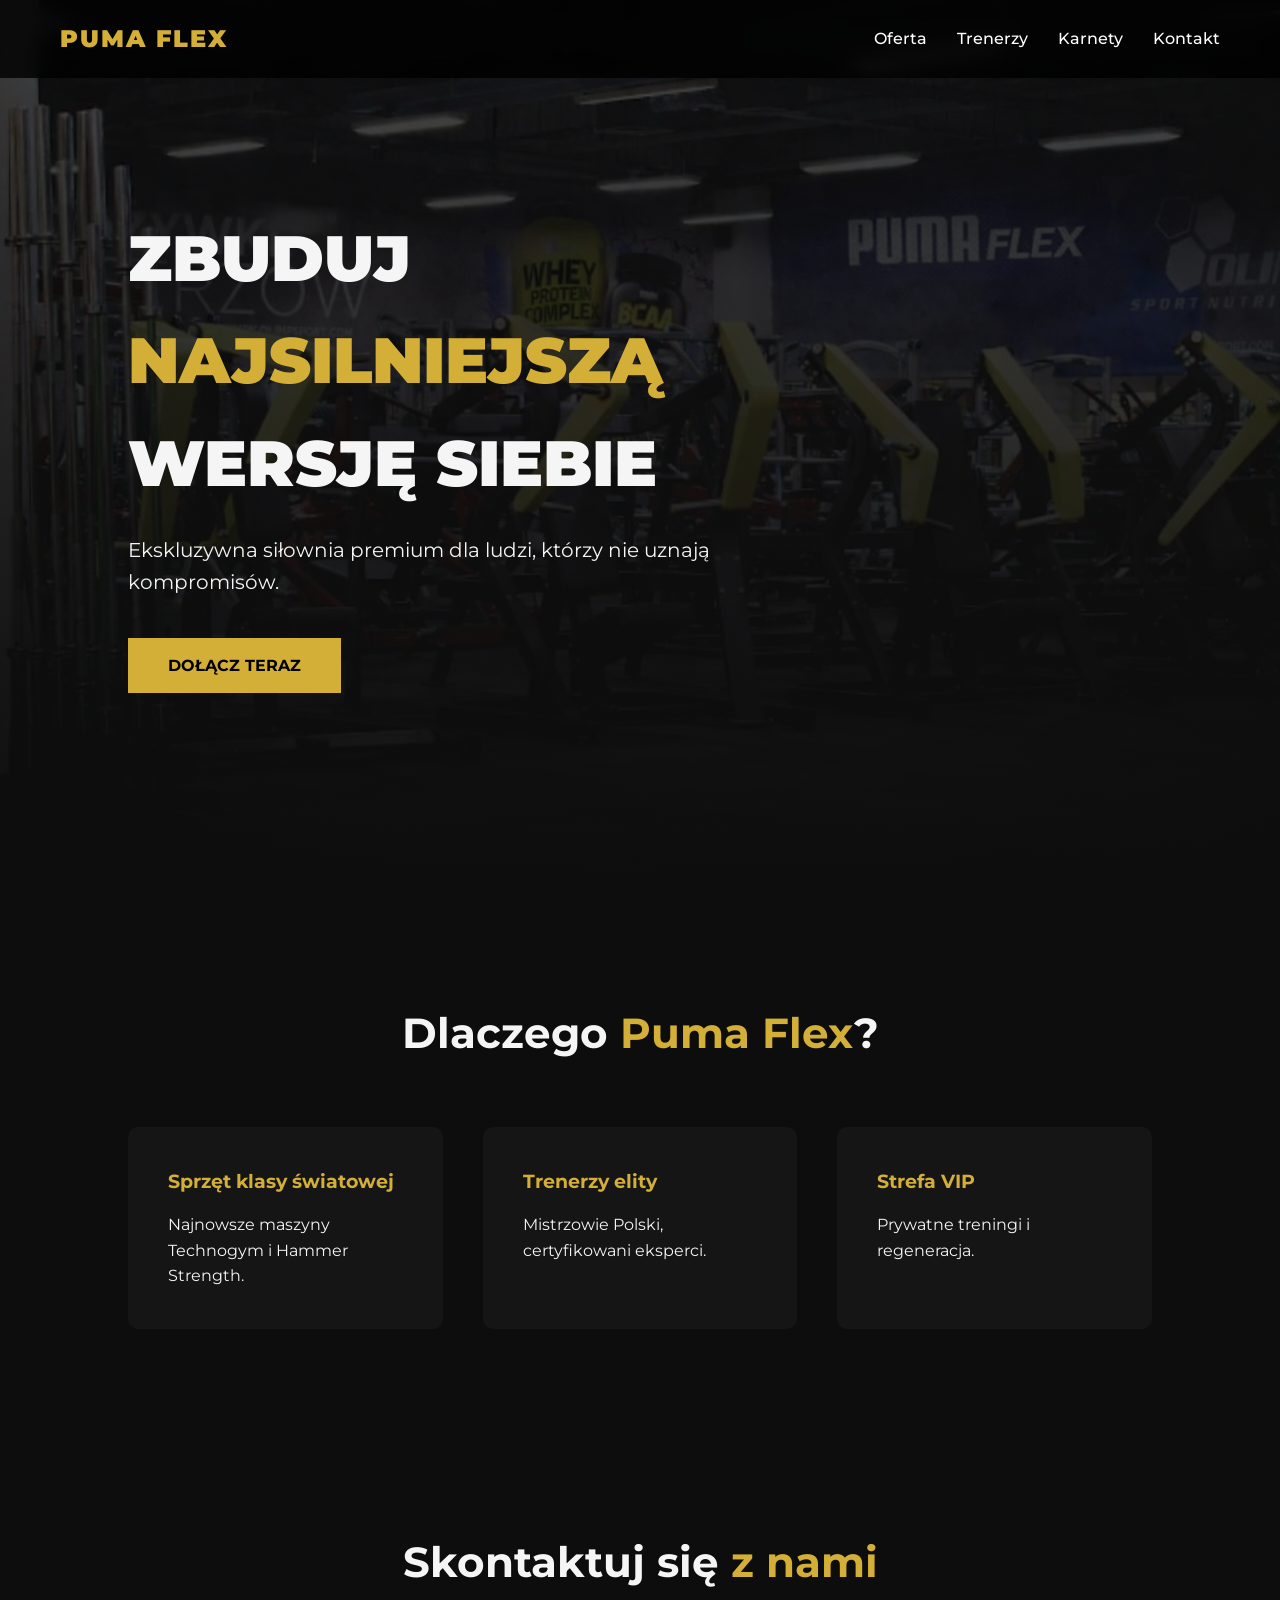
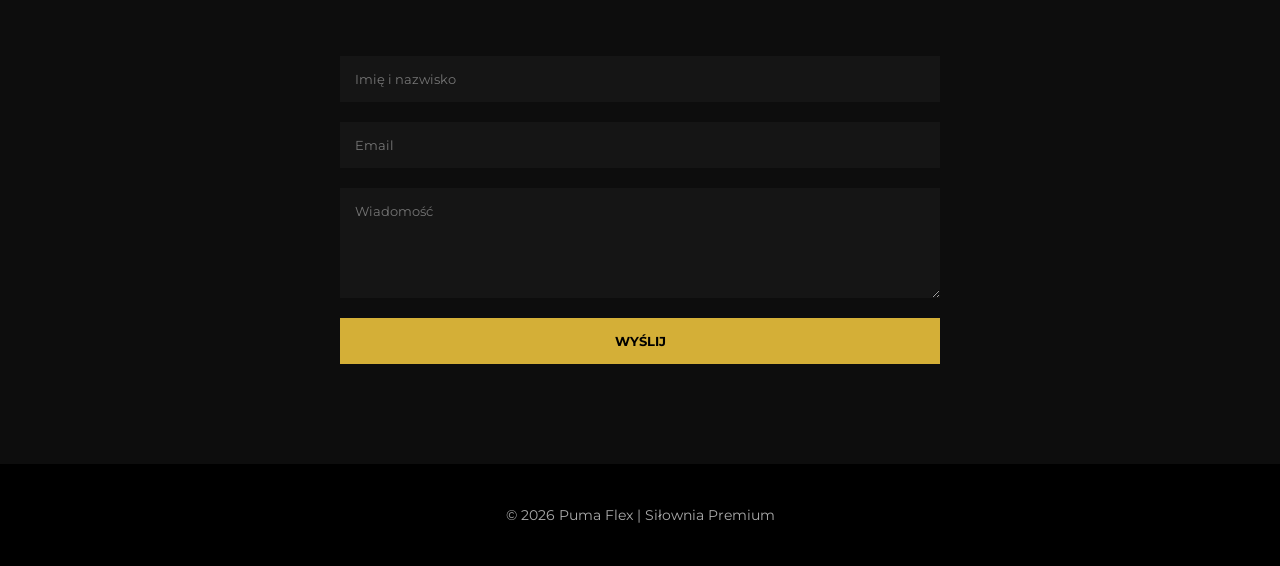
==== index.html @ 14a16852 "Add files via upload" ====
<!DOCTYPE html>
<html lang="pl">
<head>
<meta charset="UTF-8">
<meta name="viewport" content="width=device-width, initial-scale=1.0">
<title>Puma Flex | Siłownia Premium</title>
<link rel="icon" href="fafik.jpg" type="image/x-icon">
<link href="https://fonts.googleapis.com/css2?family=Montserrat:wght@300;400;600;700;900&display=swap" rel="stylesheet">
<link rel="stylesheet" href="style.css">
</head>

<body>

<nav>
    <h1>PUMA FLEX</h1>
    <ul>
        <li><a href="#oferta">Oferta</a></li>
        <li><a href="trenerzy.html">Trenerzy</a></li>
        <li><a href="karnety.html">Karnety</a></li>
        <li><a href="#kontakt">Kontakt</a></li>
    </ul>
</nav>

<div class="hero">
    <div class="hero-content">
        <h2>ZBUDUJ <span>NAJSILNIEJSZĄ</span> WERSJĘ SIEBIE</h2>
        <p>Ekskluzywna siłownia premium dla ludzi, którzy nie uznają kompromisów.</p>
        <a href="karnety.html">
            <button>DOŁĄCZ TERAZ</button>
        </a>
    </div>
</div>

<section id="oferta">
    <h2 class="section-title">Dlaczego <span>Puma Flex</span>?</h2>
    <div class="features">
        <div class="feature">
            <h3>Sprzęt klasy światowej</h3>
            <p>Najnowsze maszyny Technogym i Hammer Strength.</p>
        </div>
        <div class="feature">
            <h3>Trenerzy elity</h3>
            <p>Mistrzowie Polski, certyfikowani eksperci.</p>
        </div>
        <div class="feature">
            <h3>Strefa VIP</h3>
            <p>Prywatne treningi i regeneracja.</p>
        </div>
    </div>
</section>



<section id="kontakt">
    <h2 class="section-title">Skontaktuj się <span>z nami</span></h2>
    <form>
        <input type="text" placeholder="Imię i nazwisko">
        <input type="email" placeholder="Email">
        <textarea rows="5" placeholder="Wiadomość"></textarea>
        <button class="submit">WYŚLIJ</button>
    </form>
</section>

<footer>
    © 2026 Puma Flex | Siłownia Premium
</footer>

</body>
</html>
---- style.css ----
* {
    margin: 0;
    padding: 0;
    box-sizing: border-box;
    font-family: 'Montserrat', sans-serif;
}

body {
    background-color: #0d0d0d;
    color: #f5f5f5;
    line-height: 1.6;
    min-height: 100vh;
    display: flex;
    flex-direction: column;
}

/* NAV */
nav {
    position: fixed;
    width: 100%;
    top: 0;
    background: rgba(0,0,0,0.8);
    backdrop-filter: blur(10px);
    padding: 20px 60px;
    display: flex;
    justify-content: space-between;
    align-items: center;
    z-index: 1000;
}

nav h1 {
    font-weight: 900;
    letter-spacing: 2px;
    color: #d4af37;
}

nav ul {
    list-style: none;
    display: flex;
    gap: 30px;
}

nav ul li a {
    text-decoration: none;
    color: #fff;
    font-weight: 500;
    transition: 0.3s;
}

nav ul li a:hover {
    color: #d4af37;
}

/* HERO */
.hero {
    height: 100vh;
    background: linear-gradient(to bottom, rgba(0,0,0,0.7), #0d0d0d),
    url(bg1.jpg) center/cover;
    display: flex;
    align-items: center;
    padding: 0 10%;
}

.hero-content {
    max-width: 700px;
}

.hero h2 {
    font-size: 64px;
    font-weight: 900;
    margin-bottom: 20px;
}

.hero span {
    color: #d4af37;
}

.hero p {
    font-size: 20px;
    margin-bottom: 40px;
}

.hero button {
    padding: 18px 40px;
    background: #d4af37;
    border: none;
    color: #000;
    font-size: 16px;
    font-weight: 700;
    cursor: pointer;
    transition: 0.3s;
}

.hero button:hover {
    background: #fff;
}

/* SECTIONS */
section {
    padding: 100px 10%;
}

.section-title {
    font-size: 42px;
    text-align: center;
    margin-bottom: 60px;
}

.section-title span {
    color: #d4af37;
}

/* FEATURES */
.features {
    display: grid;
    grid-template-columns: repeat(auto-fit, minmax(250px, 1fr));
    gap: 40px;
}

.feature {
    background: #151515;
    padding: 40px;
    border-radius: 10px;
    transition: 0.3s;
}

.feature:hover {
    transform: translateY(-10px);
    border: 1px solid #d4af37;
}

.feature h3 {
    margin-bottom: 15px;
    color: #d4af37;
}

/* TRAINERS */
.trainers {
    display: grid;
    grid-template-columns: repeat(auto-fit, minmax(280px, 1fr));
    gap: 40px;
}

.trainer {
    background: #151515;
    border-radius: 10px;
    overflow: hidden;
}

.trainer img {
    width: 100%;
    height: 490px;
    object-fit: cover;
}

.trainer-info {
    padding: 30px;
}

/* PRICING */
.pricing {
    display: grid;
    grid-template-columns: repeat(auto-fit, minmax(280px, 1fr));
    gap: 40px;
}

.price-card {
    background: #151515;
    padding: 50px;
    text-align: center;
    border-radius: 10px;
    border: 2px solid transparent;
    transition: 0.3s;
}

.price-card:hover {
    border-color: #d4af37;
}

.price {
    font-size: 48px;
    color: #d4af37;
    margin: 20px 0;
}

/* CONTACT */
form {
    max-width: 600px;
    margin: auto;
    display: flex;
    flex-direction: column;
    gap: 20px;
}

input, textarea {
    padding: 15px;
    background: #151515;
    border: none;
    color: #fff;
}

button.submit {
    background: #d4af37;
    color: #000;
    font-weight: 700;
    border: none;
    padding: 15px;
    cursor: pointer;
}

/* FOOTER */
footer {
    background: #000;
    padding: 40px;
    text-align: center;
    font-size: 14px;
    color: #aaa;
    margin-top: auto;
}

/* RESPONSIVE */
@media(max-width: 768px){
    .hero h2 {
        font-size: 42px;
    }
}

.karnety-hero {
    min-height: calc(100vh - 120px);
    padding: 160px 10% 100px;
    background:
        linear-gradient(to bottom, rgba(0,0,0,0.8), #0d0d0d),
        url(bg2.jpg) center/cover;
}

.trenerzy-hero {
    min-height: calc(100vh - 120px);
    padding: 160px 10% 100px;
    background:
        linear-gradient(to bottom, rgba(0,0,0,0.8), #0d0d0d),
        url(bg3.jpg) center/cover;
}

.logo {
    text-decoration: none;
    color: #d4af37;
}
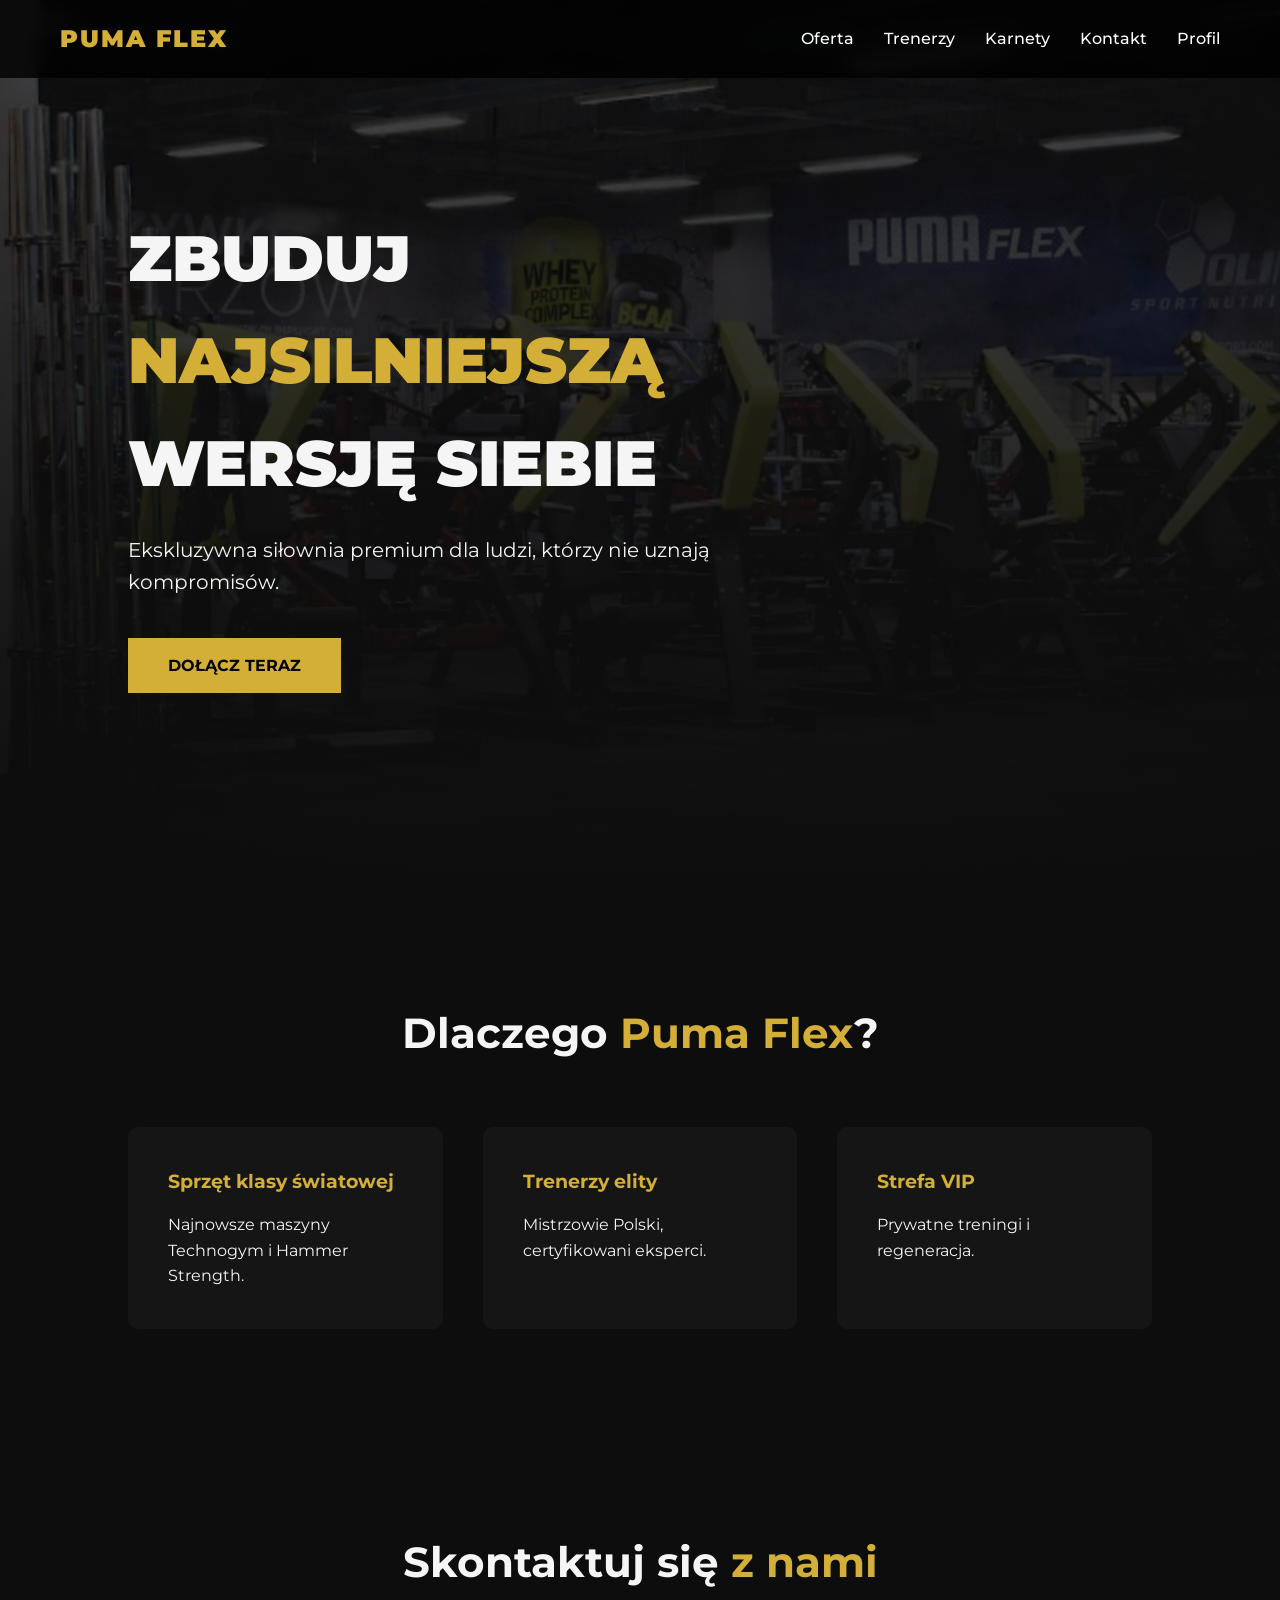
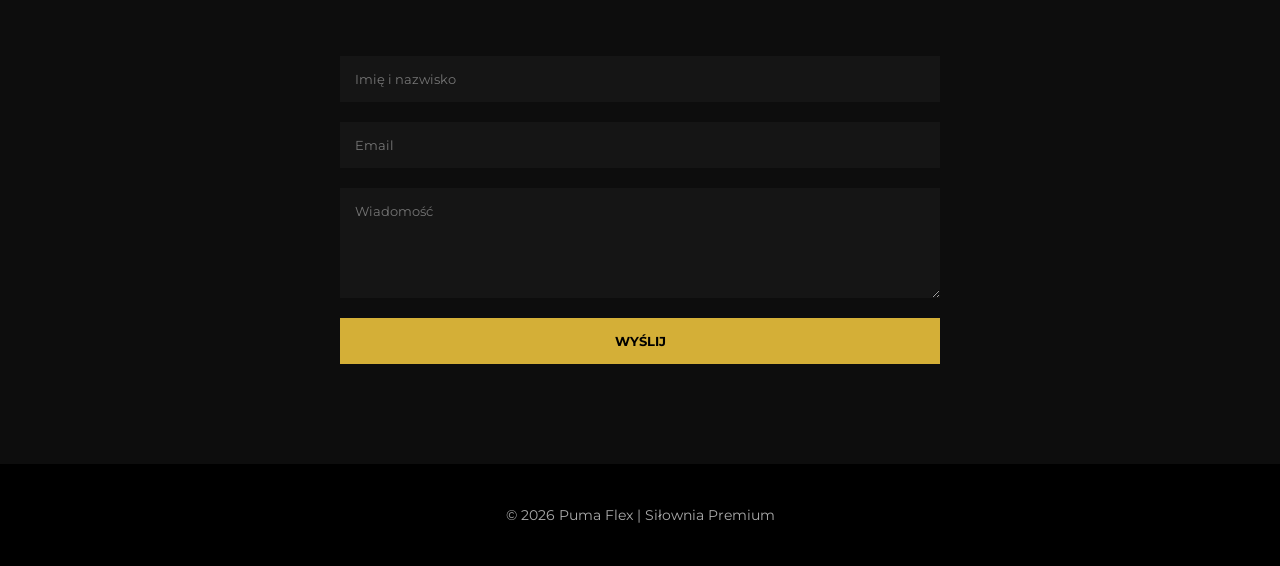
==== commit cef55156: "Add files via upload" ====
--- a/index.html
+++ b/index.html
@@ -18,6 +18,7 @@
         <li><a href="trenerzy.html">Trenerzy</a></li>
         <li><a href="karnety.html">Karnety</a></li>
         <li><a href="#kontakt">Kontakt</a></li>
+        <li><a href="welcome.php">Profil</a></li>
     </ul>
 </nav>
 
@@ -65,5 +66,6 @@
     © 2026 Puma Flex | Siłownia Premium
 </footer>
 
+    
 </body>
 </html>
